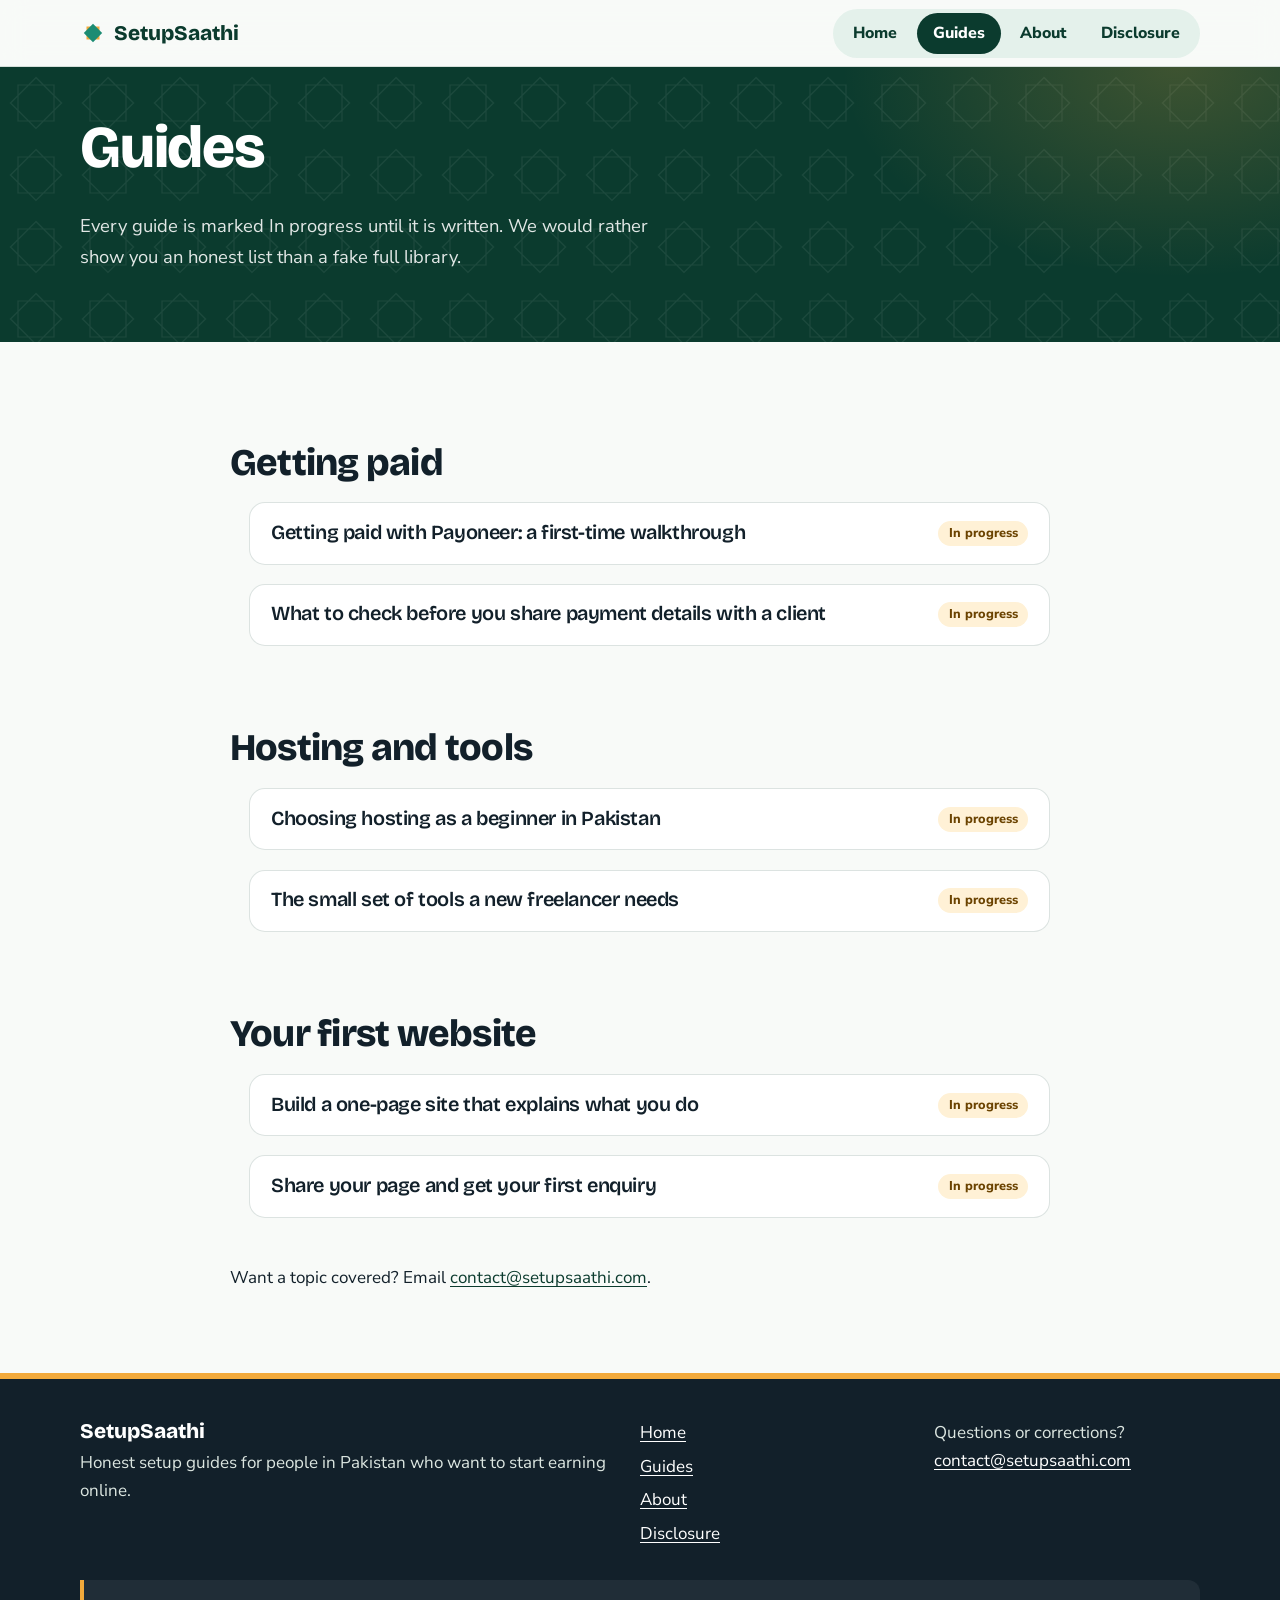
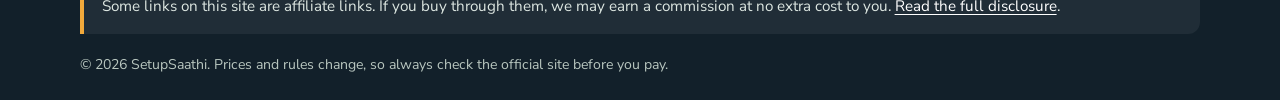
==== guides.html @ f323b185 "Initial SetupSaathi site" ====
<!doctype html>
<html lang="en">
<head>
<meta charset="utf-8">
<meta name="viewport" content="width=device-width, initial-scale=1">
<title>Guides | SetupSaathi</title>
<meta name="description" content="The SetupSaathi guide list: getting paid with Payoneer, hosting and tools, and building your first website. Every guide is marked In progress until written.">
<link rel="icon" href="data:image/svg+xml,%3Csvg xmlns='http://www.w3.org/2000/svg' viewBox='0 0 72 72'%3E%3Cpath fill='%23F2A93B' d='M18 18H54V54H18Z'/%3E%3Cpath fill='%231C8C73' d='M36 10.5L61.5 36 36 61.5 10.5 36Z'/%3E%3C/svg%3E">
<link rel="preconnect" href="https://fonts.googleapis.com">
<link rel="preconnect" href="https://fonts.gstatic.com" crossorigin>
<link href="https://fonts.googleapis.com/css2?family=Bricolage+Grotesque:wght@600;800&family=Nunito+Sans:wght@400;700;800&display=swap" rel="stylesheet">
<link rel="stylesheet" href="style.css">
</head>
<body>
<a class="skip" href="#main">Skip to content</a>
<header class="site-header">
<div class="wrap bar">
<a class="brand" href="index.html"><svg width="26" height="26" viewBox="0 0 72 72" aria-hidden="true"><path fill="#F2A93B" d="M18 18H54V54H18Z"/><path fill="#1C8C73" d="M36 10.5L61.5 36 36 61.5 10.5 36Z"/></svg>SetupSaathi</a>
<nav aria-label="Main"><ul class="nav">
<li><a href="index.html">Home</a></li>
<li><a href="guides.html" aria-current="page">Guides</a></li>
<li><a href="about.html">About</a></li>
<li><a href="disclosure.html">Disclosure</a></li>
</ul></nav>
</div>
</header>
<main id="main">
<section class="banner on-dark"><div class="wrap"><h1>Guides</h1><p class="lead">Every guide is marked In progress until it is written. We would rather show you an honest list than a fake full library.</p></div></section>
<section class="section"><div class="wrap prose" style="max-width:820px">
<div class="guide-section" id="getting-paid" style="padding-top:0"><h2>Getting paid</h2><ul class="guide-list">
<li class="guide"><h3>Getting paid with Payoneer: a first-time walkthrough</h3><span class="tag">In progress</span></li>
<li class="guide"><h3>What to check before you share payment details with a client</h3><span class="tag">In progress</span></li>
</ul></div>
<div class="guide-section" id="tools"><h2>Hosting and tools</h2><ul class="guide-list">
<li class="guide"><h3>Choosing hosting as a beginner in Pakistan</h3><span class="tag">In progress</span></li>
<li class="guide"><h3>The small set of tools a new freelancer needs</h3><span class="tag">In progress</span></li>
</ul></div>
<div class="guide-section" id="first-website"><h2>Your first website</h2><ul class="guide-list">
<li class="guide"><h3>Build a one-page site that explains what you do</h3><span class="tag">In progress</span></li>
<li class="guide"><h3>Share your page and get your first enquiry</h3><span class="tag">In progress</span></li>
</ul></div>
<p style="margin-top:2.5rem">Want a topic covered? Email <a href="mailto:contact@setupsaathi.com">contact@setupsaathi.com</a>.</p>
</div></section>
</main>
<footer class="site-footer">
<div class="wrap">
<div class="foot-grid">
<div><p class="foot-brand">SetupSaathi</p><p>Honest setup guides for people in Pakistan who want to start earning online.</p></div>
<nav aria-label="Footer"><ul class="foot-links">
<li><a href="index.html">Home</a></li><li><a href="guides.html">Guides</a></li><li><a href="about.html">About</a></li><li><a href="disclosure.html">Disclosure</a></li>
</ul></nav>
<div><p>Questions or corrections?<br><a href="mailto:contact@setupsaathi.com">contact@setupsaathi.com</a></p></div>
</div>
<p class="disclose">Some links on this site are affiliate links. If you buy through them, we may earn a commission at no extra cost to you. <a href="disclosure.html">Read the full disclosure</a>.</p>
<p class="copy">&copy; 2026 SetupSaathi. Prices and rules change, so always check the official site before you pay.</p>
</div>
</footer>
</body>
</html>
---- style.css ----
:root{--pine:#0B3B2E;--teal:#1C8C73;--gold:#F2A93B;--mint:#E4F1EB;--ink:#12202A;--bg:#F8FAF8;--line:rgba(11,59,46,.14);
--star:url("data:image/svg+xml,%3Csvg xmlns='http://www.w3.org/2000/svg' width='72' height='72' fill='none' stroke='%23fff' stroke-opacity='.07' stroke-width='1.2'%3E%3Cpath d='M18 18H54V54H18Z M36 10.5L61.5 36 36 61.5 10.5 36Z'/%3E%3C/svg%3E")}
*{box-sizing:border-box}
html{scroll-behavior:smooth}
body{margin:0;font:1.0625rem/1.65 "Nunito Sans",system-ui,sans-serif;color:var(--ink);background:var(--bg)}
h1,h2,h3{font-family:"Bricolage Grotesque",system-ui,sans-serif;line-height:1.12;letter-spacing:-.02em;margin:0 0 .5em;text-wrap:balance}
h1{font-size:clamp(2.2rem,7vw,3.7rem);font-weight:800}
h2{font-size:clamp(1.65rem,4.5vw,2.35rem);font-weight:800}
h3{font-size:1.25rem;font-weight:600}
p{margin:0 0 1em}
a{color:var(--pine);text-underline-offset:3px}
:focus-visible{outline:3px solid var(--teal);outline-offset:3px;border-radius:6px}
.on-dark :focus-visible,.on-dark:focus-visible{outline-color:var(--gold)}
.wrap{width:min(1120px,100% - 2rem);margin-inline:auto}
.skip{position:absolute;left:-999px;top:0}
.skip:focus{left:1rem;top:1rem;z-index:30;background:var(--gold);color:var(--ink);padding:.5rem 1rem;border-radius:8px}
/* header */
.site-header{position:sticky;top:0;z-index:20;background:rgba(248,250,248,.82);-webkit-backdrop-filter:blur(12px);backdrop-filter:blur(12px);border-bottom:1px solid var(--line)}
.bar{display:flex;flex-wrap:wrap;align-items:center;justify-content:space-between;gap:.4rem 1rem;padding:.55rem 0}
.brand{display:flex;align-items:center;gap:.5rem;font:800 1.3rem "Bricolage Grotesque",sans-serif;color:var(--pine);text-decoration:none}
.nav{display:flex;gap:.2rem;list-style:none;margin:0;padding:.25rem;background:var(--mint);border-radius:999px}
.nav a{display:block;padding:.4rem .75rem;border-radius:999px;font-weight:800;font-size:.9rem;color:var(--pine);text-decoration:none}
.nav a:hover{background:#fff}
.nav a[aria-current=page]{background:var(--pine);color:#fff}
/* buttons */
.btn{display:inline-block;padding:.8rem 1.4rem;border-radius:999px;font-weight:800;text-decoration:none;border:2px solid transparent}
.btn-gold{background:var(--gold);color:var(--ink)}
.btn-gold:hover{background:#F7BC5E}
.btn-ghost{border-color:rgba(255,255,255,.55);color:#fff}
.btn-ghost:hover{background:rgba(255,255,255,.12)}
.actions{display:flex;flex-wrap:wrap;gap:.75rem}
/* hero + banner */
.hero,.banner{position:relative;overflow:hidden;background-color:var(--pine);color:#fff}
.hero{background-image:radial-gradient(620px 420px at 88% 8%,rgba(242,169,59,.3),transparent 70%),var(--star);padding:3.5rem 0 4.5rem}
.banner{background-image:radial-gradient(480px 300px at 92% 0,rgba(242,169,59,.22),transparent 70%),var(--star);padding:3rem 0 3.25rem}
.hero-grid{display:grid;gap:3rem;align-items:center}
.lead{font-size:1.15rem;color:rgba(255,255,255,.88);max-width:54ch}
.pills{display:flex;flex-wrap:wrap;gap:.5rem;list-style:none;padding:0;margin:0 0 1.75rem}
.pills li{padding:.3rem .85rem;border:1px solid rgba(255,255,255,.35);border-radius:999px;font-weight:700;font-size:.92rem}
.checklist{background:#fff;color:var(--ink);border-radius:22px;padding:1.6rem;max-width:420px;margin-inline:auto;transform:rotate(2.2deg);box-shadow:0 28px 50px -22px rgba(0,0,0,.55)}
.checklist h2{font-size:1.5rem;margin-bottom:.4rem}
.checklist ul{list-style:none;padding:0;margin:0}
.checklist li{display:flex;gap:.8rem;align-items:center;padding:.65rem 0;border-bottom:1px solid var(--mint);font-weight:700}
.checklist .note{font-size:.88rem;color:#43535C;margin:.9rem 0 0}
.tick{flex:none;width:26px;height:26px;border-radius:50%;border:2px solid #A9C8BB;display:grid;place-items:center;animation:fill .3s forwards;animation-delay:calc(.7s + var(--i)*.6s)}
.tick svg{opacity:0;animation:show .3s forwards;animation-delay:calc(.7s + var(--i)*.6s)}
@keyframes fill{to{background:var(--teal);border-color:var(--teal)}}
@keyframes show{to{opacity:1}}
/* sections */
.section{padding:4rem 0}
.section.alt{background:var(--mint)}
.intro{max-width:60ch}
.grid{display:grid;gap:1.1rem;margin-top:1.75rem}
.card{display:flex;flex-direction:column;gap:.45rem;background:#fff;border:1px solid var(--line);border-radius:18px;padding:1.5rem}
.card.featured{background:var(--pine);color:#fff;border-color:var(--pine);border-radius:26px 26px 26px 8px}
.card.featured a{color:var(--gold)}
.card p{margin:0}
.more{margin-top:auto;padding-top:.6rem;font-weight:800}
.tag{align-self:flex-start;font-size:.8rem;font-weight:800;padding:.12rem .65rem;border-radius:999px;background:#FFF1D6;color:#6B4300}
.featured .tag{background:var(--gold);color:var(--ink)}
.steps{counter-reset:s;list-style:none;padding:0;margin:1.75rem 0 0;display:grid;gap:1rem}
.steps li{counter-increment:s;background:#fff;border-radius:18px;padding:1.3rem}
.steps li::before{content:counter(s);display:grid;place-items:center;width:2.4rem;height:2.4rem;border-radius:50%;background:var(--pine);color:var(--gold);font:800 1.1rem "Bricolage Grotesque",sans-serif;margin-bottom:.7rem}
.steps h3{margin-bottom:.3rem}.steps p{margin:0}
.trio>div{border-top:4px solid var(--teal);padding-top:1rem}
.trio p{margin:0}
.cta{background-color:var(--pine);background-image:radial-gradient(420px 260px at 95% 0,rgba(242,169,59,.3),transparent 70%),var(--star);color:#fff;border-radius:28px;padding:2.5rem 1.5rem}
.cta p{max-width:56ch;color:rgba(255,255,255,.88)}
.cta a:not(.btn){color:var(--gold)}
/* inner pages */
.prose{max-width:68ch}
.prose h2{margin-top:2.2rem}
.prose ul{padding-left:1.2rem}
.prose li{margin-bottom:.4rem}
.guide-list{list-style:none;padding:0;margin:1rem 0 0;display:grid;gap:.8rem}
.guide{display:flex;flex-wrap:wrap;justify-content:space-between;align-items:flex-start;gap:.5rem 1rem;background:#fff;border:1px solid var(--line);border-radius:16px;padding:1.1rem 1.3rem}
.guide h3{margin:0}
.guide-section{padding-top:2.5rem;scroll-margin-top:5rem}
/* footer */
.site-footer{background:var(--ink);color:#DCE6E1;border-top:6px solid var(--gold);padding:2.5rem 0 1.5rem}
.site-footer a{color:#fff}
.foot-grid{display:grid;gap:1.75rem}
.foot-brand{font:800 1.3rem "Bricolage Grotesque",sans-serif;color:#fff;margin-bottom:.3rem}
.foot-links{list-style:none;padding:0;margin:0;display:grid;gap:.35rem}
.disclose{margin:2rem 0 0;padding:.9rem 1.1rem;border-left:4px solid var(--gold);background:rgba(255,255,255,.06);border-radius:0 12px 12px 0;font-size:.95rem}
.copy{font-size:.88rem;margin:1.2rem 0 0;color:#B8C6BF}
@media(min-width:600px){.steps{grid-template-columns:1fr 1fr}.cta{padding:3rem}}
@media(min-width:860px){.hero-grid{grid-template-columns:1.1fr .9fr}.grid.three,.trio{grid-template-columns:repeat(3,1fr)}.foot-grid{grid-template-columns:2fr 1fr 1fr}.nav a{padding:.45rem 1rem;font-size:1rem}}
@media(min-width:1000px){.steps{grid-template-columns:repeat(4,1fr)}}
@media(prefers-reduced-motion:reduce){*{animation:none!important;transition:none!important;scroll-behavior:auto!important}.tick{background:var(--teal);border-color:var(--teal)}.tick svg{opacity:1}}
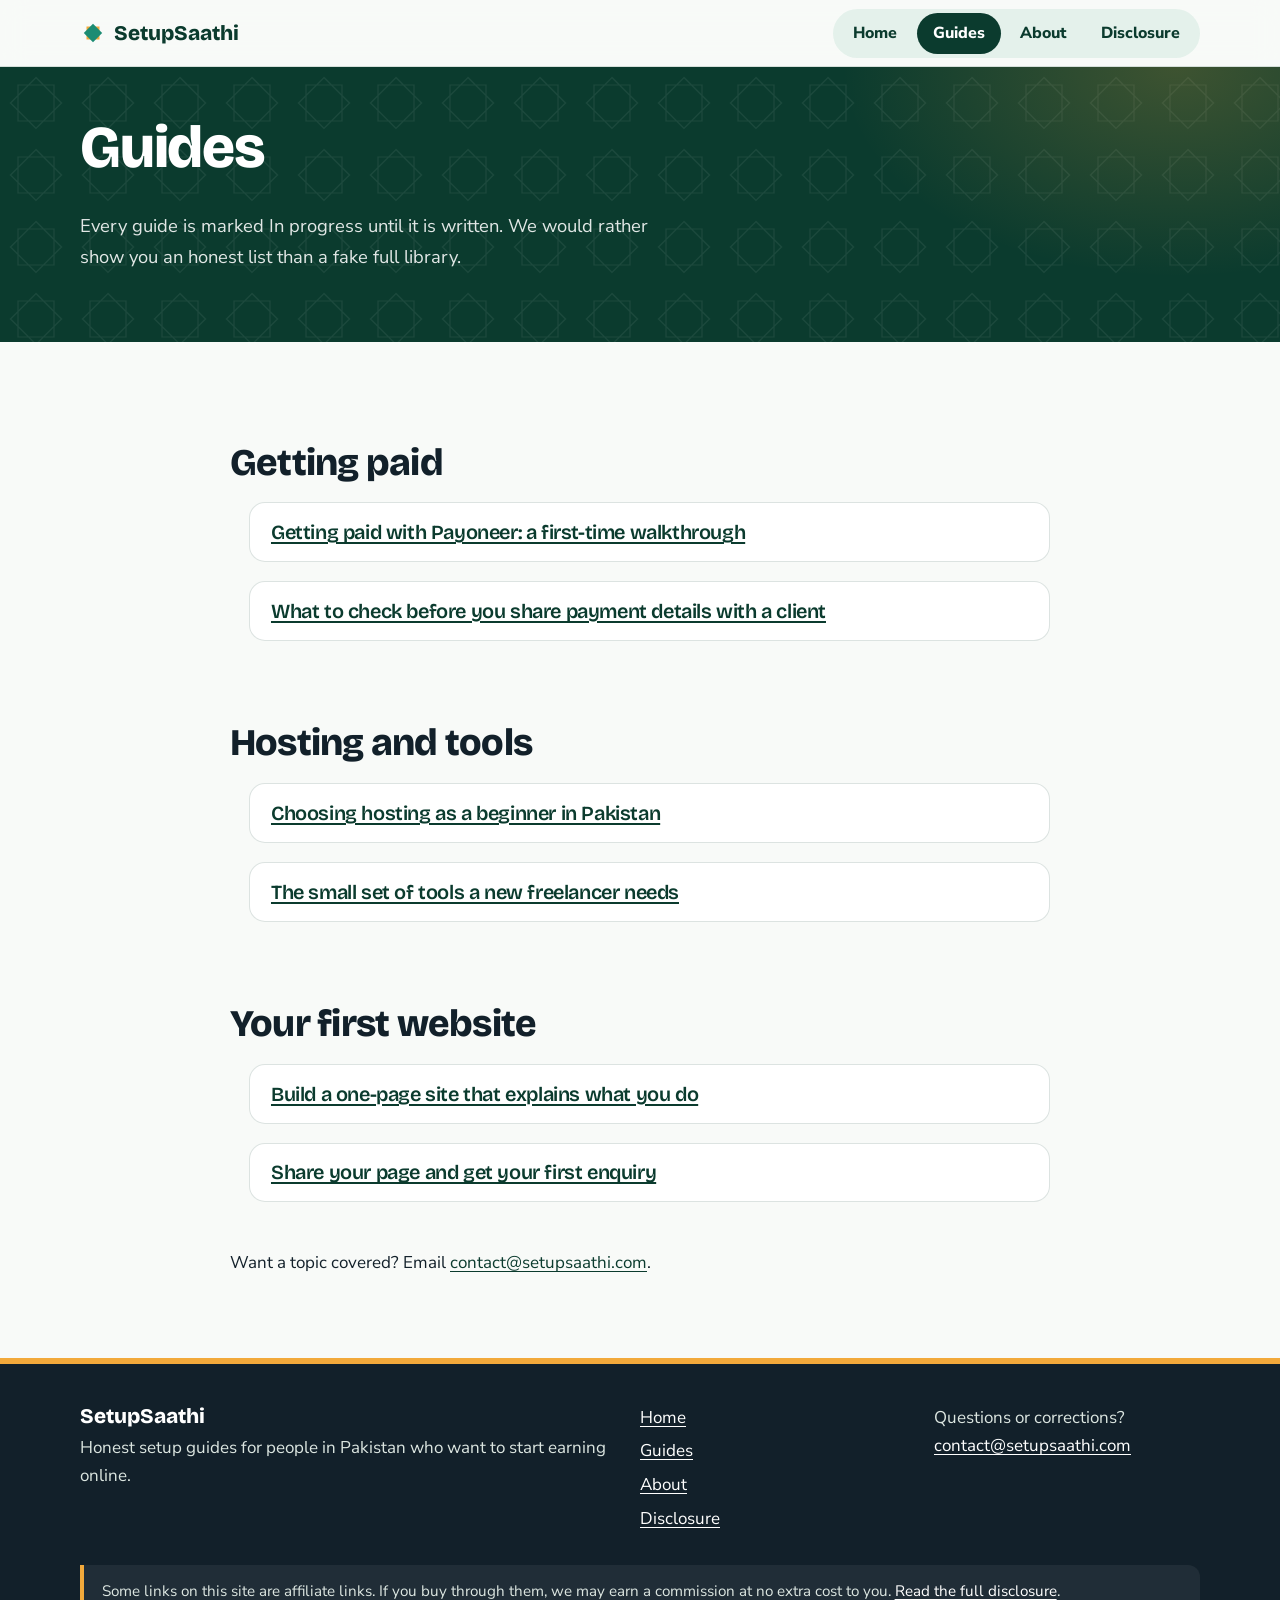
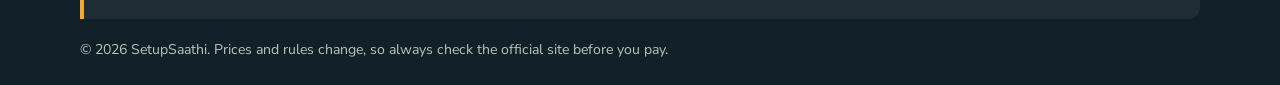
==== commit a12544a0: "Add one-page site and share-your-page guides, link all six guides" ====
--- a/guides.html
+++ b/guides.html
@@ -28,16 +28,16 @@
 <section class="banner on-dark"><div class="wrap"><h1>Guides</h1><p class="lead">Every guide is marked In progress until it is written. We would rather show you an honest list than a fake full library.</p></div></section>
 <section class="section"><div class="wrap prose" style="max-width:820px">
 <div class="guide-section" id="getting-paid" style="padding-top:0"><h2>Getting paid</h2><ul class="guide-list">
-<li class="guide"><h3>Getting paid with Payoneer: a first-time walkthrough</h3><span class="tag">In progress</span></li>
-<li class="guide"><h3>What to check before you share payment details with a client</h3><span class="tag">In progress</span></li>
+<li class="guide"><h3><a href="guide-payoneer-first-time.html">Getting paid with Payoneer: a first-time walkthrough</a></h3></li>
+<li class="guide"><h3><a href="guide-check-before-sharing-payment-details.html">What to check before you share payment details with a client</a></h3></li>
 </ul></div>
 <div class="guide-section" id="tools"><h2>Hosting and tools</h2><ul class="guide-list">
-<li class="guide"><h3>Choosing hosting as a beginner in Pakistan</h3><span class="tag">In progress</span></li>
-<li class="guide"><h3>The small set of tools a new freelancer needs</h3><span class="tag">In progress</span></li>
+<li class="guide"><h3><a href="guide-choosing-hosting.html">Choosing hosting as a beginner in Pakistan</a></h3></li>
+<li class="guide"><h3><a href="guide-freelancer-tools.html">The small set of tools a new freelancer needs</a></h3></li>
 </ul></div>
 <div class="guide-section" id="first-website"><h2>Your first website</h2><ul class="guide-list">
-<li class="guide"><h3>Build a one-page site that explains what you do</h3><span class="tag">In progress</span></li>
-<li class="guide"><h3>Share your page and get your first enquiry</h3><span class="tag">In progress</span></li>
+<li class="guide"><h3><a href="guide-one-page-site.html">Build a one-page site that explains what you do</a></h3></li>
+<li class="guide"><h3><a href="guide-share-first-enquiry.html">Share your page and get your first enquiry</a></h3></li>
 </ul></div>
 <p style="margin-top:2.5rem">Want a topic covered? Email <a href="mailto:contact@setupsaathi.com">contact@setupsaathi.com</a>.</p>
 </div></section>
--- a/style.css
+++ b/style.css
@@ -88,3 +88,19 @@
 @media(min-width:860px){.hero-grid{grid-template-columns:1.1fr .9fr}.grid.three,.trio{grid-template-columns:repeat(3,1fr)}.foot-grid{grid-template-columns:2fr 1fr 1fr}.nav a{padding:.45rem 1rem;font-size:1rem}}
 @media(min-width:1000px){.steps{grid-template-columns:repeat(4,1fr)}}
 @media(prefers-reduced-motion:reduce){*{animation:none!important;transition:none!important;scroll-behavior:auto!important}.tick{background:var(--teal);border-color:var(--teal)}.tick svg{opacity:1}}
+/* guide pages */
+.prose ol{padding-left:1.4rem}
+.prose ol li{margin-bottom:.7rem}
+.guide h3 a{color:var(--pine);text-decoration-thickness:2px}
+.guide h3 a:hover{color:var(--teal)}
+.info-strip{display:grid;grid-template-columns:repeat(auto-fit,minmax(11rem,1fr));gap:.9rem 1.5rem;background:var(--mint);border-radius:16px;padding:1.1rem 1.3rem;margin:0 0 1.8rem}
+.info-strip dt{font-weight:800;font-size:.9rem;color:var(--pine)}
+.info-strip dd{margin:0}
+.callout{margin:1.6rem 0;padding:1.1rem 1.3rem;border-radius:0 16px 16px 0;border-left:6px solid var(--gold);background:#FFF6E3}
+.callout h2,.callout h3{font-size:1.2rem;margin:0 0 .4rem}
+.callout p{margin:0}
+.callout.note{border-left-color:var(--teal);background:var(--mint)}
+.pager{display:flex;flex-wrap:wrap;justify-content:space-between;gap:1rem;margin-top:2.5rem;padding-top:1.5rem;border-top:1px solid var(--line);font-weight:800}
+.check-list{list-style:none;padding:0}
+.check-list li{position:relative;padding-left:2rem}
+.check-list li::before{content:"";position:absolute;left:0;top:.3em;width:1.15rem;height:1.15rem;border:2px solid var(--teal);border-radius:5px}
